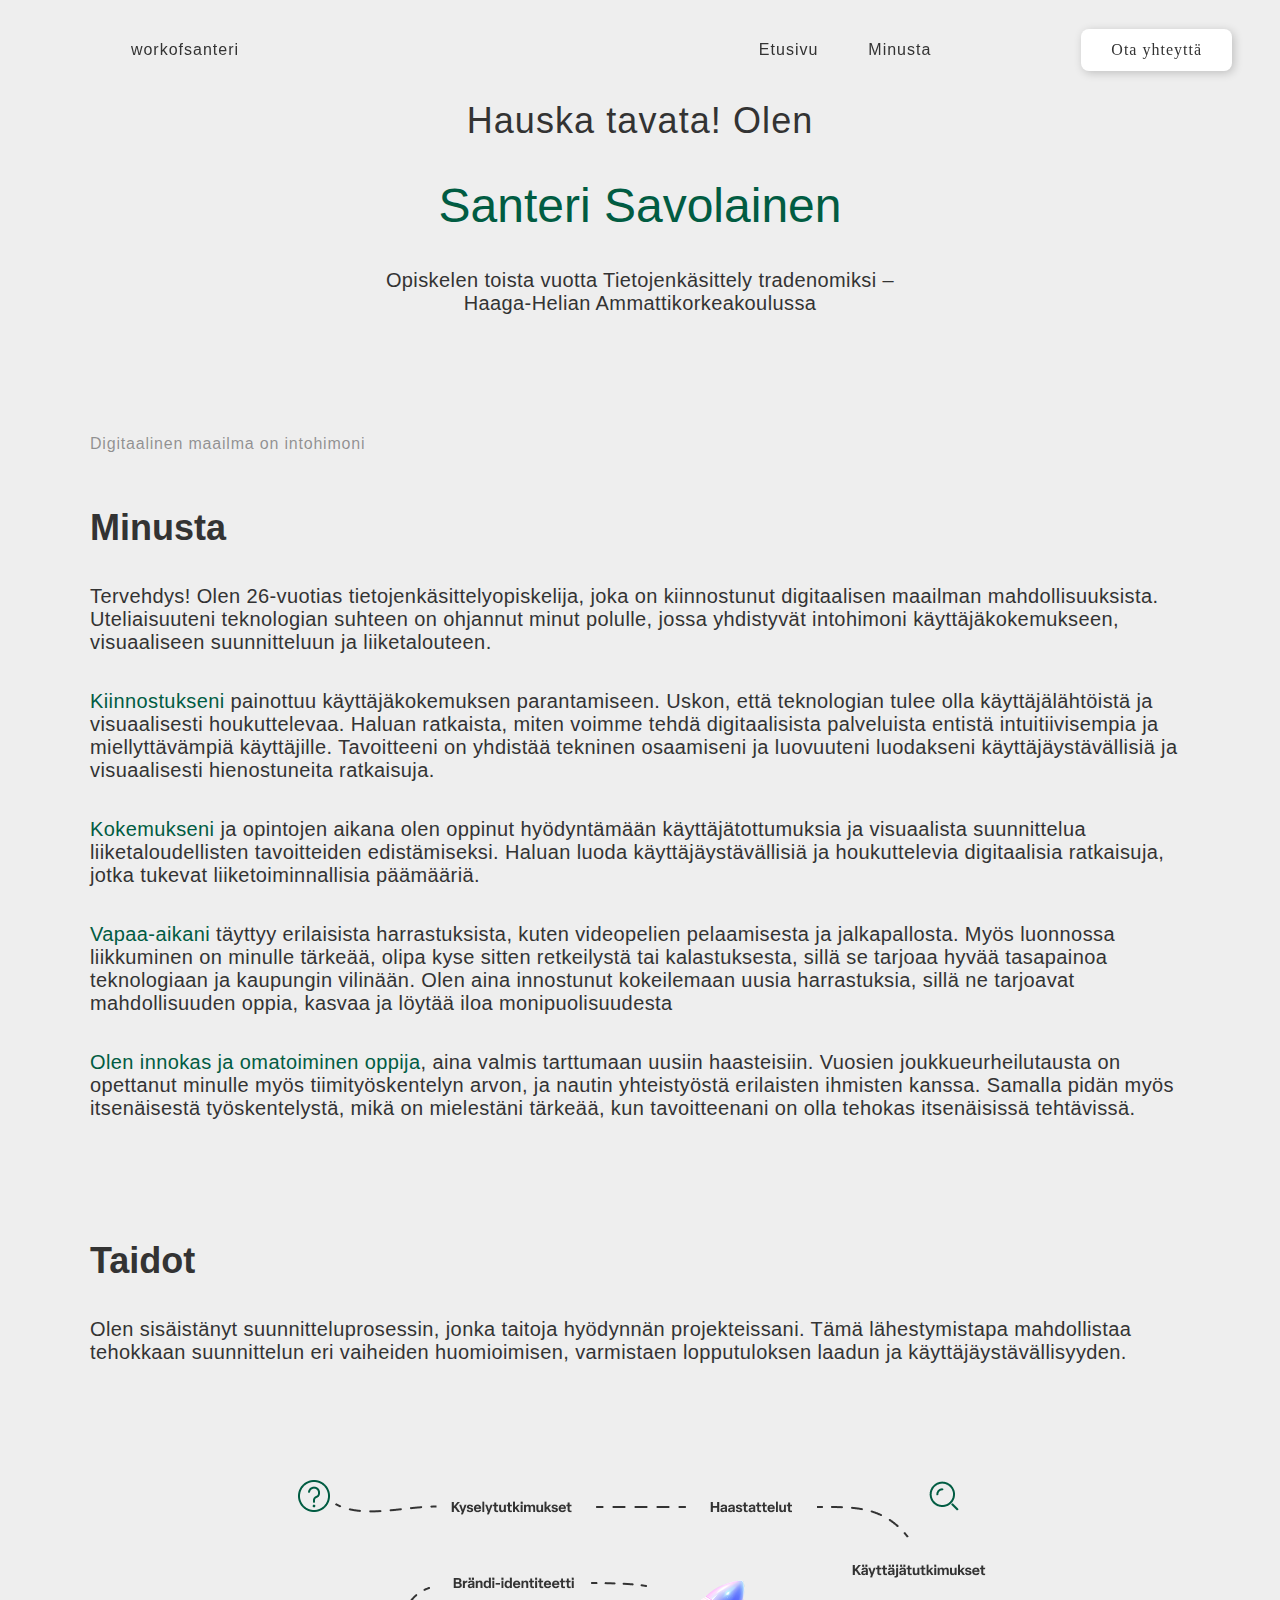
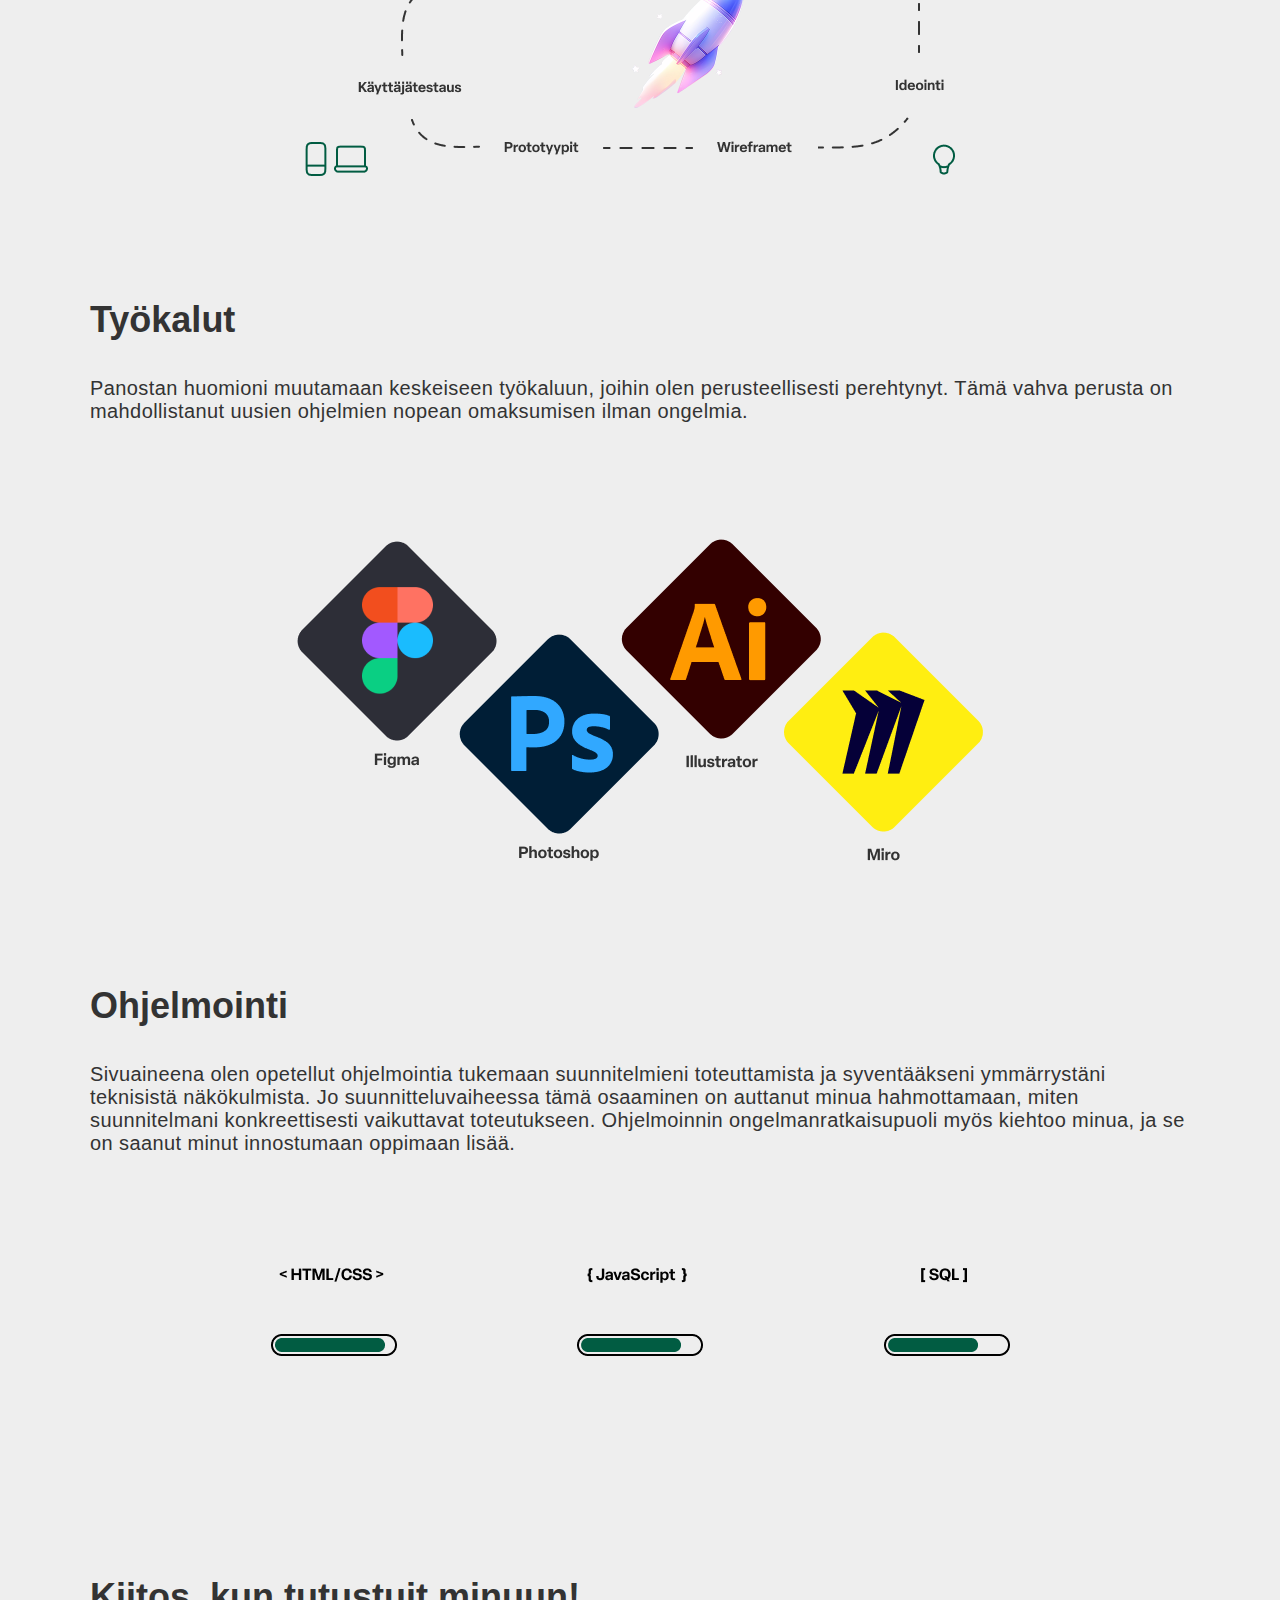
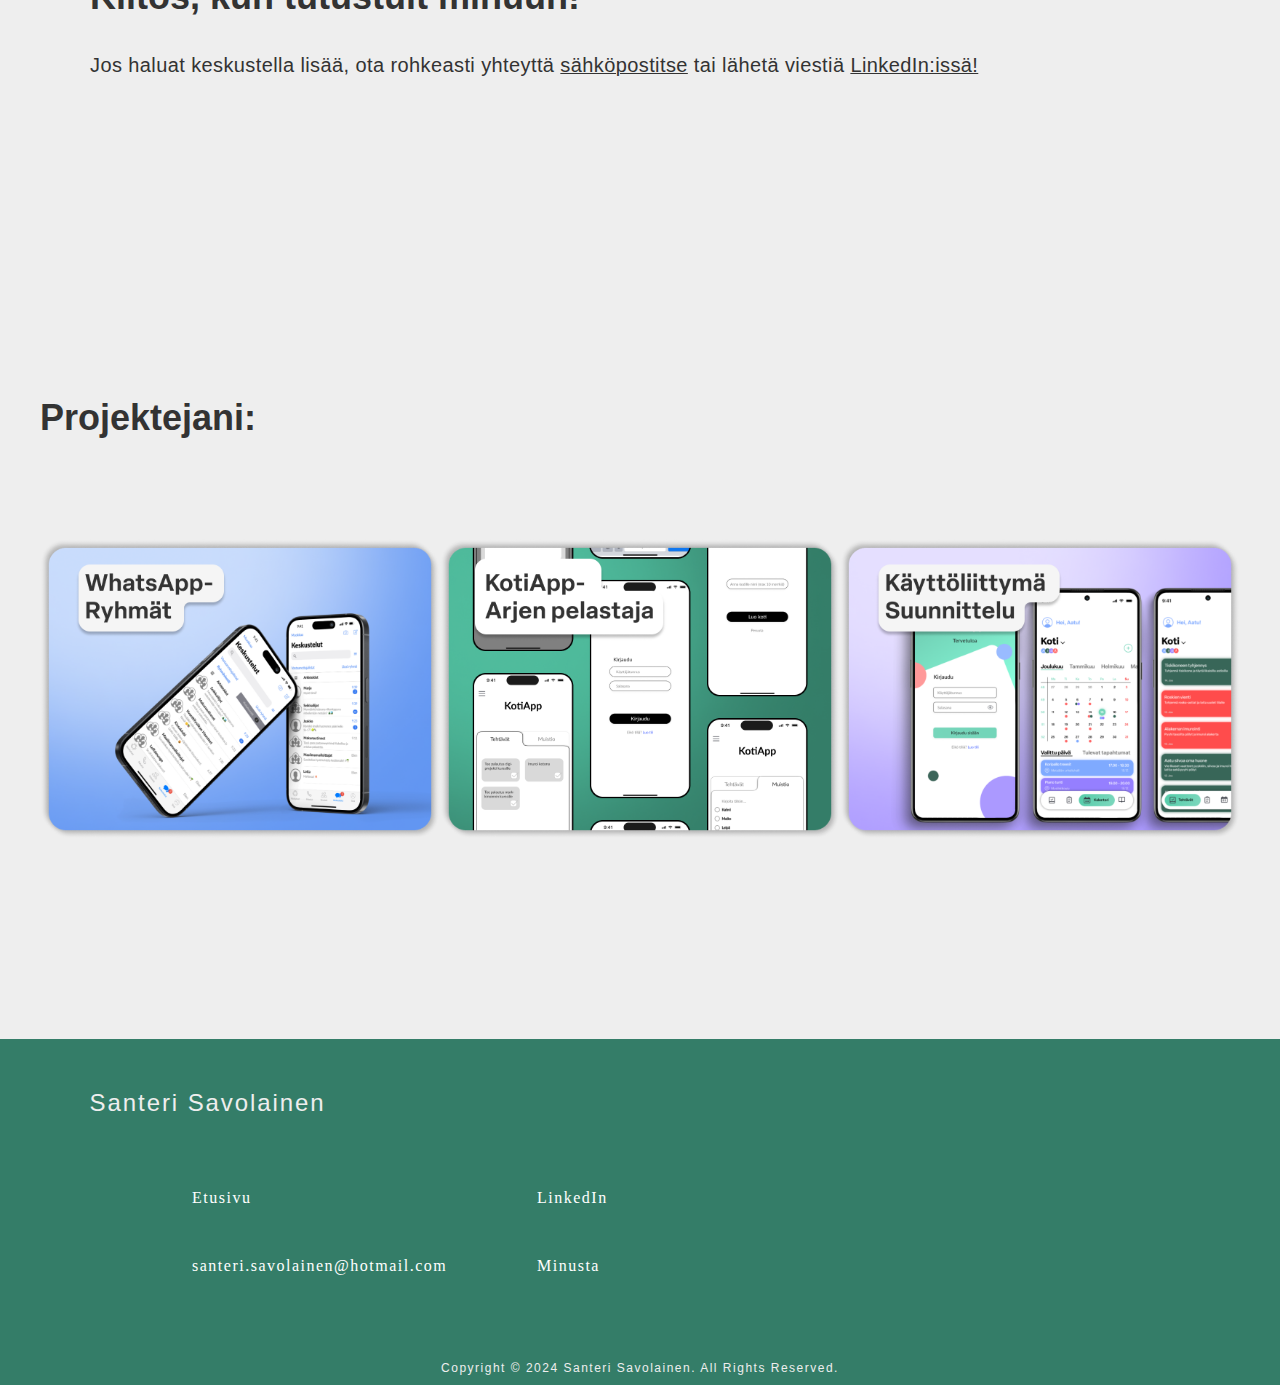
==== about.html @ e2dc97f2 "Portfolio 2.0" ====
<!DOCTYPE html>
<html lang="fi">

<head>
    <meta charset="UTF-8">
    <meta name="viewport" content="width=device-width, initial-scale=1.0">
    <title>Santeri Savolainen - Projekti </title>
    <meta name="description"
        content="Tutustu UI/UX-suunnitteluni portfoliocasestudyyn, joka esittelee osaamiseni käyttöliittymässä, käyttäjäkokemuksessa, vuorovaikutussuunnittelussa ja muissa suunnittelun osa-alueissa.">
    <meta name="keywords"
        content="UI/UX, Portfolio, /UX-suunnittelu, Tuotesuunnittelu,Käyttöliittymä, Käyttäjäkokemus, Vuorovaikutussuunnittelu, Informaatioarkkitehtuuri, Wireframing, Prototyypit, Käytettävyys, Käyttäjätutkimus, Design Thinking, Casestudy, Suunnitteluprosessi, Visuaalinen suunnittelu, Responsiivinen suunnittelu, Mobiilisuunnittelu, Verkkosuunnittelu, Käyttäjätestaus, Iteratiivinen suunnittelu, Tehtävänkulut, Käyttäjäpolut, Käytettävyystestaus, Suunnittelujärjestelmä, Brändäys, Sketsaus, Suunnittelutyökalut, Portfolioshowcase">
    <meta name="author" content="Santeri Savolainen">
    <link rel="stylesheet" href="style.css">
    <link rel="stylesheet" href="about-styles.css">
    <script src="scripts.js"></script>

    <link rel="icon" type="image/png" href="assets/S.png">
    

</head>

<body>
    <nav class="navbar">
        <a href="./" class="logo">workofsanteri</a>
        <div class="menu">
            <ul class="nav-links">
                <li><a href="./">Etusivu</a></li>
                <li><a href="./about">Minusta</a></li>

                <li><a class="hidden" href="#" onclick="openEmail()">Sähköposti</a></li>
                <li><a class="hidden" href="https://www.linkedin.com/in/santerisavolainen" target="_blank">LinkedIn</a></li>
                <div class="dropdown-container">
                    <button class="button">Ota yhteyttä</button>
                    <div class="dropdown-content" id="myDropdown">
                        <a href="#" onclick="openEmail() ; return false;">
                            <img src="assets/Copy_2x.png" class="icon" alt="" width="14px">
                            <span>Sähköposti</span>
                        </a>
                        <a href="https://www.linkedin.com/in/santerisavolainen" target="_blank">
                            <img src="assets/link-tab.png" class="icon" width="12px" style="opacity: 80%;">
                            <span>LinkedIn</span>
                        </a>
                    </div>
                </div>
            </ul>
            <div class="burger" onclick="toggleMenu()">
                <div class="line1"></div>
                <div class="line2"></div>
                <div class="line3"></div>
            </div>
        </div>
    </nav>
    
<div class="landing-section">
    <div class="landing">
        <h5>Hauska tavata! Olen</h5>
        <h6>Santeri Savolainen</h6>
        <p>Opiskelen toista vuotta Tietojenkäsittely tradenomiksi
            – Haaga-Helian Ammattikorkeakoulussa</p>
    </div>
</div>

<div class="page">

<section>

    <div class="card">
        <h1>Digitaalinen maailma on intohimoni</h1> <br><br><br>
       
        <h2>Minusta</h2>
        <p>Tervehdys! Olen 26-vuotias tietojenkäsittelyopiskelija, joka on kiinnostunut digitaalisen maailman mahdollisuuksista. Uteliaisuuteni teknologian suhteen on ohjannut minut polulle, jossa yhdistyvät intohimoni käyttäjäkokemukseen, visuaaliseen suunnitteluun ja liiketalouteen.</p>
        

    </div>

    <div class="card">
        <p><b>Kiinnostukseni</b> painottuu käyttäjäkokemuksen parantamiseen. Uskon, että teknologian tulee olla käyttäjälähtöistä ja visuaalisesti houkuttelevaa. Haluan ratkaista, miten voimme tehdä digitaalisista palveluista entistä intuitiivisempia ja miellyttävämpiä käyttäjille. Tavoitteeni on yhdistää tekninen osaamiseni ja luovuuteni luodakseni käyttäjäystävällisiä ja visuaalisesti hienostuneita ratkaisuja.</p>
        </div>

        <div class="card">
            <p><b>Kokemukseni</b>  ja opintojen aikana olen oppinut hyödyntämään käyttäjätottumuksia ja visuaalista suunnittelua liiketaloudellisten tavoitteiden edistämiseksi. Haluan luoda käyttäjäystävällisiä ja houkuttelevia digitaalisia ratkaisuja, jotka tukevat liiketoiminnallisia päämääriä.</p>
            </div>

            <div class="card">
                <p><b>Vapaa-aikani</b> täyttyy erilaisista harrastuksista, kuten videopelien pelaamisesta ja jalkapallosta. Myös luonnossa liikkuminen on minulle tärkeää, olipa kyse sitten retkeilystä tai kalastuksesta, sillä se tarjoaa hyvää tasapainoa teknologiaan ja kaupungin vilinään. Olen aina innostunut kokeilemaan uusia harrastuksia, sillä ne tarjoavat mahdollisuuden oppia, kasvaa ja löytää iloa monipuolisuudesta</p>
                </div>

                <div class="card">
                    <p><b>Olen innokas ja omatoiminen oppija</b>, aina valmis tarttumaan uusiin haasteisiin. Vuosien joukkueurheilutausta on opettanut minulle myös tiimityöskentelyn arvon, ja nautin yhteistyöstä erilaisten ihmisten kanssa. Samalla pidän myös itsenäisestä työskentelystä, mikä on mielestäni tärkeää, kun tavoitteenani on olla tehokas itsenäisissä tehtävissä.</p>
                    </div>
</section>

<section>

    <div class="card">
       
        <h2>Taidot</h2>
        <p>Olen sisäistänyt suunnitteluprosessin, jonka taitoja hyödynnän projekteissani. Tämä lähestymistapa mahdollistaa tehokkaan suunnittelun eri vaiheiden huomioimisen, varmistaen lopputuloksen laadun ja käyttäjäystävällisyyden.</p>
        <div class="wrapper">
        <img  class="skills" src="images/skills.png" alt="" >
    </div>
    </div>
</section>

<section>

    <div class="card">
       
        <h2>Työkalut</h2>
        <p>Panostan huomioni muutamaan keskeiseen työkaluun, joihin olen perusteellisesti perehtynyt. Tämä vahva perusta on mahdollistanut uusien ohjelmien nopean omaksumisen ilman ongelmia.</p>
        <div class="wrapper">
            
        <img  class="skills" src="images/tools.png" alt="" >
    </div>
    </div>
</section>

<section>

    <div class="card">
        <h2>Ohjelmointi</h2>
        <p>Sivuaineena olen opetellut ohjelmointia tukemaan suunnitelmieni toteuttamista ja syventääkseni ymmärrystäni teknisistä näkökulmista. Jo suunnitteluvaiheessa tämä osaaminen on auttanut minua hahmottamaan, miten suunnitelmani konkreettisesti vaikuttavat toteutukseen. Ohjelmoinnin ongelmanratkaisupuoli myös kiehtoo minua, ja se on saanut minut innostumaan oppimaan lisää.</p>
        <div class="wrapper skills">
        <img class="programming" src="images/html-css.png" alt="">
        <img class="programming" src="images/js.png" alt="">
        <img class="programming" src="images/sql.png" alt="">
        </div>

    </div>


    <div class="lopetus">
        <h2>Kiitos, kun tutustuit minuun! </h2>
        <p>
            Jos haluat keskustella lisää, ota rohkeasti yhteyttä 
            <a href="#" onclick="openEmail(); return false;" style="display:inline; text-decoration: 0.5px underline;">sähköpostitse</a> tai lähetä viestiä 
            <a href="https://www.linkedin.com/in/santerisavolainen" target="_blank" style="display:inline; text-decoration: 0.5px underline;">LinkedIn:issä!</a>
        </p>
        
    </div>
</section>

<div class="container">
    <h2>Projektejani:</h2>
    <div class="wrapper4">
        <a href="./whatsapp-groups">
            <img src="images/wa-placeholder.png" alt="">
        </a>
        <a href="./homeapp">
            <img src="images/ka-placeholder.png" alt="">
        </a>

        <a href="./interaces">
            <img src="images/UI-placeholder.png" alt="">
        </a>

    </div>
</div>

</div>

<footer>
    <div class="footer">
        <div class="footer-logo">
            <h3>Santeri Savolainen</h3>
        </div>
        <div class="footer-wrapper">
            <div class="footer-links">
                <ul class="footer-nav-links">
                    <li><a href="./">Etusivu </a></li>
                    <li><a href="https://www.linkedin.com/in/santerisavolainen" target="_blank">
                        <span>LinkedIn</span>
                    </a>
                    </li>
                    <li><a href="#" onclick="openEmail() ; return false;">santeri.savolainen@hotmail.com</a></li>
                    <li><a href="./about">Minusta</a></li>
                    
                </ul>
            </div>
            <h4>Copyright © 2024 Santeri Savolainen. All Rights Reserved. </h4>
        </div>
    </div>

</footer>

</body>
---- style.css ----
@font-face {
    font-family: 'Elza'; /* Choose a name for your font */
    src: url('fonts/49089') format('ttf'), /* Font format and path to the file */
   
  }



body {
    padding: 0;
    margin: 0;
    background-color: #EEEEEE;
    cursor: default;
}



li {
    list-style: none;
  }

a {
    display: flex;
    align-items: center;
    text-decoration: none;
    color: #333;
    height: 25px;
    margin: 0;
}



/* Typography */
h1 {
    color: rgba(51, 51, 51, 0.50);
    font-family: 'Elza', sans-serif;
    font-size: 16px;
    font-style: normal;
    font-weight: 300;
    line-height: normal;
    letter-spacing: 0.8px;
    margin: 0;
    margin-bottom: 12px;
  }
  
  h2 {
    color: #333;
    margin: 0;
    font-family: 'Elza', sans-serif;
    font-size: 36px;
    font-style: normal;
    font-weight: 700;
    line-height: normal;
  }
  
  h3 {
    color: #EEEEEE;
    font-family: 'Elza', sans-serif;
    font-size: 24px;
    font-style: normal;
    font-weight: 500;
    line-height: normal;
    letter-spacing: 1.92px;
    margin: 0;
  }
  
  h4 {
    color: #EEEEEE;
    font-family: 'Elza', sans-serif;
    font-size: 12px;
    font-weight: 100;
    letter-spacing: 1.5px;
    text-align: center;
    margin: 10px;
  }

  p {
    color: #333;
    font-family: 'Elza', sans-serif;
    font-size: 20px;
    font-style: normal;
    font-weight: 300;
    line-height: normal;
    letter-spacing: 0.4px;
    margin: 0;
    margin-top: 36px;
    max-width: 800px;
  }



/* Navigation */


  .navbar {
    display: flex;
    justify-content: space-between;
    margin: 0;
    padding: 0 48px;
    height: 100px;
    align-items: center;
    backdrop-filter: blur(10px);
    font-family: 'Elza', sans-serif;
    font-weight: 300;
    color: #333;
    letter-spacing: 1px;
    position: sticky;
    top: 0;
    z-index: 1000;

  }

  .wrapper4 img {
    transition: transform 0.5s ease;
  }

  .wrapper4 img:hover {
    transform: scale(1.1);
    transition: transform 0.5s ease;
  }


  
  .links {
    display: flex; 
    justify-content: flex-end;
    width: 100%;
    padding-right: 7%;
    
  }


  .nav-links {
    display: flex;
    align-items: center;
    flex-wrap: wrap;
    gap:50px;
    justify-content: space-evenly;
  }

  
  .logo {
    margin-left: 7%;
    cursor: pointer;
    font-weight: 400;
  }
  
  .nav-links li {
    position: relative;
    color: #333;
    overflow: hidden;
  }
  
  .nav-links li::before {
    content: '';
    position: absolute;
    bottom: 0;
    right: 100%;
    width: 0;
    height: 1px;
    background-color: #3333337c;
    transition: right 0.5s ease, width 0.5s ease;
  }
  
  .nav-links a:hover {
    color: #333;
  }
  
  .nav-links li:hover::before {
    right: 0;
    width: 100%;
  }

  .hidden {
    display: none;
  }


  /* Hamburguer Menu */

  .burger {
    display: none;
    cursor: pointer;
    flex-direction: column;
    transition: transform 0.4s ease;
}

.line1, .line2, .line3 {
    width: 30px;
    height: 3px;
    background-color: #333;
    margin: 6px 0;
    transition: 0.4s;
}


.line1, .line2, .line3 {
  width: 30px;
  height: 3px;
  background-color: #333;
  margin: 6px 0;
  transition: 0.4s;
}

/* Hamburger animation */
.burger.change .line1 {
  transform: rotate(-45deg) translate(-8px, 13px);
}

.burger.change .line2 {
  opacity: 0;
}

.burger.change .line3 {
  transform: rotate(45deg) translate(-8px, -13px);
}

/* Show and hide animation for the menu */
.menu {
  transition: transform 0.4s ease; /* Add transition property */
}

.menu.show {
  transform: translateX(0); /* Show menu by translating it into view */
}


  /* Button Styles */

.button {
  border: none;
  width: 100%;
  padding: 12px 30px;
  border-radius: 8px;
  transition: background-color 0.5s ease;
  font-family: 'Elza';
  font-size: 16px;
  font-weight: 300;
  color: #333;
  letter-spacing: 1px;
  background-color: #ffffff;
  box-shadow: 2px 2px 10px rgba(0, 0, 0, 0.2);
  
}



/* Dropdown Styles */

.icon {
    margin-right: 8px;
}

.dropdown-container {
  position: relative;
  padding: 10px 0px 10px 0px;
}

.dropdown-container:hover .dropdown-content {
  display: block;
}

.dropdown-content {
  width: 100%;
  display: none;
  position: absolute;
  background: #ffffff;
  box-shadow: 0px 8px 16px 0px rgba(0, 0, 0, 0.2);
  z-index: 5;
  border-radius: 8px;
  margin-top: 4px;
}

.dropdown-content a {
  padding: 12px 16px;
  display: block;
  text-decoration: none;
  color: #333;
  border-radius: 0;
}

.dropdown-content a:first-child:hover {
  border-radius: 8px 8px 0 0;
}

.dropdown-content a:last-child:hover {
  border-radius: 0 0 8px 8px;
}

.dropdown-content a:hover {
  background-color: #EEEEEE;
}



.button:hover {
  cursor: pointer;
  
}

a:hover {
  color: #000000;
  cursor: pointer;
}

 

/* Footer Styles */

footer {
    width: 100%;
  }
  
  .footer-logo {
    margin-left: 7%;
    padding-top: 50px;
  }
  
  .footer-wrapper {
    display: flex;
    flex-direction: column;
    gap: 60px;
  }
  
  .footer-links a {
    color: #FFF;
    font-family: 'Elza';
    font-size: 16px;
    font-style: normal;
    font-weight: 300;
    line-height: normal;
    letter-spacing: 1.5px;
  }
  
  .footer-nav-links {
    display: grid;
    grid-template-columns: repeat(2, 1fr);
    gap: 50px;
    max-width: 50%;
    margin-left: 15%;
    padding: 0%;
    margin-top: 72px;
  }

  @media only screen and (max-width: 1000px) {

    .navbar {
      padding: 0px 10px;
    }

    .nav-links a {
      color: #333;
    }

    h1 {
        font-size: 10px;
        letter-spacing: .5px;
    }

    h2 {
        font-size: 24px;
    }



    h4 {
        font-size: 10px;
        font-weight: 100;
        opacity: .7;
    }

    p {
        font-size: 14px;
    }

    .dropdown-container {
      padding: 0px;
    }
    
    


    .animation-element,
    .animation-element.visible {
      opacity: 1;
      transform: translateX(0);
      transition: none; /* Remove the transition effect on mobile */
    }



  .wrapper4 img {
    scale: .8;
  }

    @media only screen and (max-width: 860px) {
      .nav-links {
        display: none;
        flex-direction: column;
        text-align: center;
        width: 200px;
        position: absolute;
        top: 60px;
        right: 0;
        background-color: #ffffff;
        border-radius: 8px;
        padding: 0;
        gap: 10px;
    }
  
    .nav-links.show {
        display: flex;
    }
  
    .nav-links li {
        margin: 0;
        padding: 15px;
        border-bottom: 1px solid #fff;
    }
  
    .burger {
        display: flex;
    }
    .button {
        display: none;
    }
  
    .hidden {
        display: block;
    }
  
    .footer-nav-links {
        display: flex;
        flex-direction: column;
        gap: 20px;
        max-width: 100%;
        margin-left: 0;
        padding: 8%;
        margin-top: 0;
    }

    }
  }
---- about-styles.css ----
body {
  display: flex;
  flex-direction: column;
  justify-content: center;
}

a {
  height: auto;
}

.container {
  padding: opx 100px;
}
.page {
  display: flex;
  flex-direction: column;
  align-items: center;
}

footer {
  background: #347D68;
}

h5 {
    color: #333;
  text-align: center;
  font-family: 'Elza', sans-serif;
  font-size: 36px;
  font-style: normal;
  font-weight: 400;
  line-height: normal;
  letter-spacing: 1.08px;
  margin: 0;
  }
  
  h6{
    color: #015C42;
    text-align: center;
    font-family: 'Elza', sans-serif;
    font-size: 48px;
    font-style: normal;
    font-weight: 500;
    line-height: normal;
    margin: 0;
  }

  p {
    max-width: 1150px;
  }

  b {
    color: #015C42;
  }

  section {
    display: flex;
    flex-direction: column;
    align-items: flex-start;
    max-width: 1100px;
    padding: 20px;
    padding-bottom: 100px;
  }

  .landing {
    display: flex;
    flex-direction: column;
    align-items: center;
    text-align: center;
    gap:36px;
    margin-bottom: 100px;
  }
  
  .landing p, h1{
    max-width: 550px;
    margin:0px;
  }

  .card {

    max-width: 1150px
  }

  img {
    max-width: 90%;
  }

  .skills {
    padding-top: 10% ;
  }

  .wrapper {
    display: flex;
    justify-content: space-evenly;
    
  }

  .wrapper4 {
    display: flex;
    align-items: center;
    max-width: 1200px;
    padding: 100px 0px;
    justify-content: space-evenly;
    margin-bottom: 100px;
  }

  .wrapper4 img {
    max-width: 400px;
  }


  .lopetus {
    padding: 20% 0px;
  }

  @media screen and (max-width: 1000px) {

    section {
      margin-bottom: 20px;
    }
    
  
  .landing-section {
    display: flex;
    justify-content: center;
  }
  
    .landing {
      padding: 16px;
      margin-bottom: 50px;
      max-width: 80vw;
    }
    .landing p, h1{
      max-width: 350px;
    }
  
    h5 {
      font-size: 20px;
    }
  
    h6 {
      font-size: 28px;
    }

    .skills {
      flex-wrap: wrap;
      max-width: 90%;
      justify-content: space-between;
    }
    
    .programming {
      max-width: 30%;
    }

    .wrapper4 {
      flex-direction: column;
      width: 100%;
      padding: 0px;
      gap: 20px;
      margin: 0px;
    }

    a {
      
      max-width: 100%;
      justify-content: center;
    }
    
    .container {
      display: flex;
      flex-direction: column;
      max-width: 100%;
      align-items: center;
      padding: 50px 10px;
    }
  }
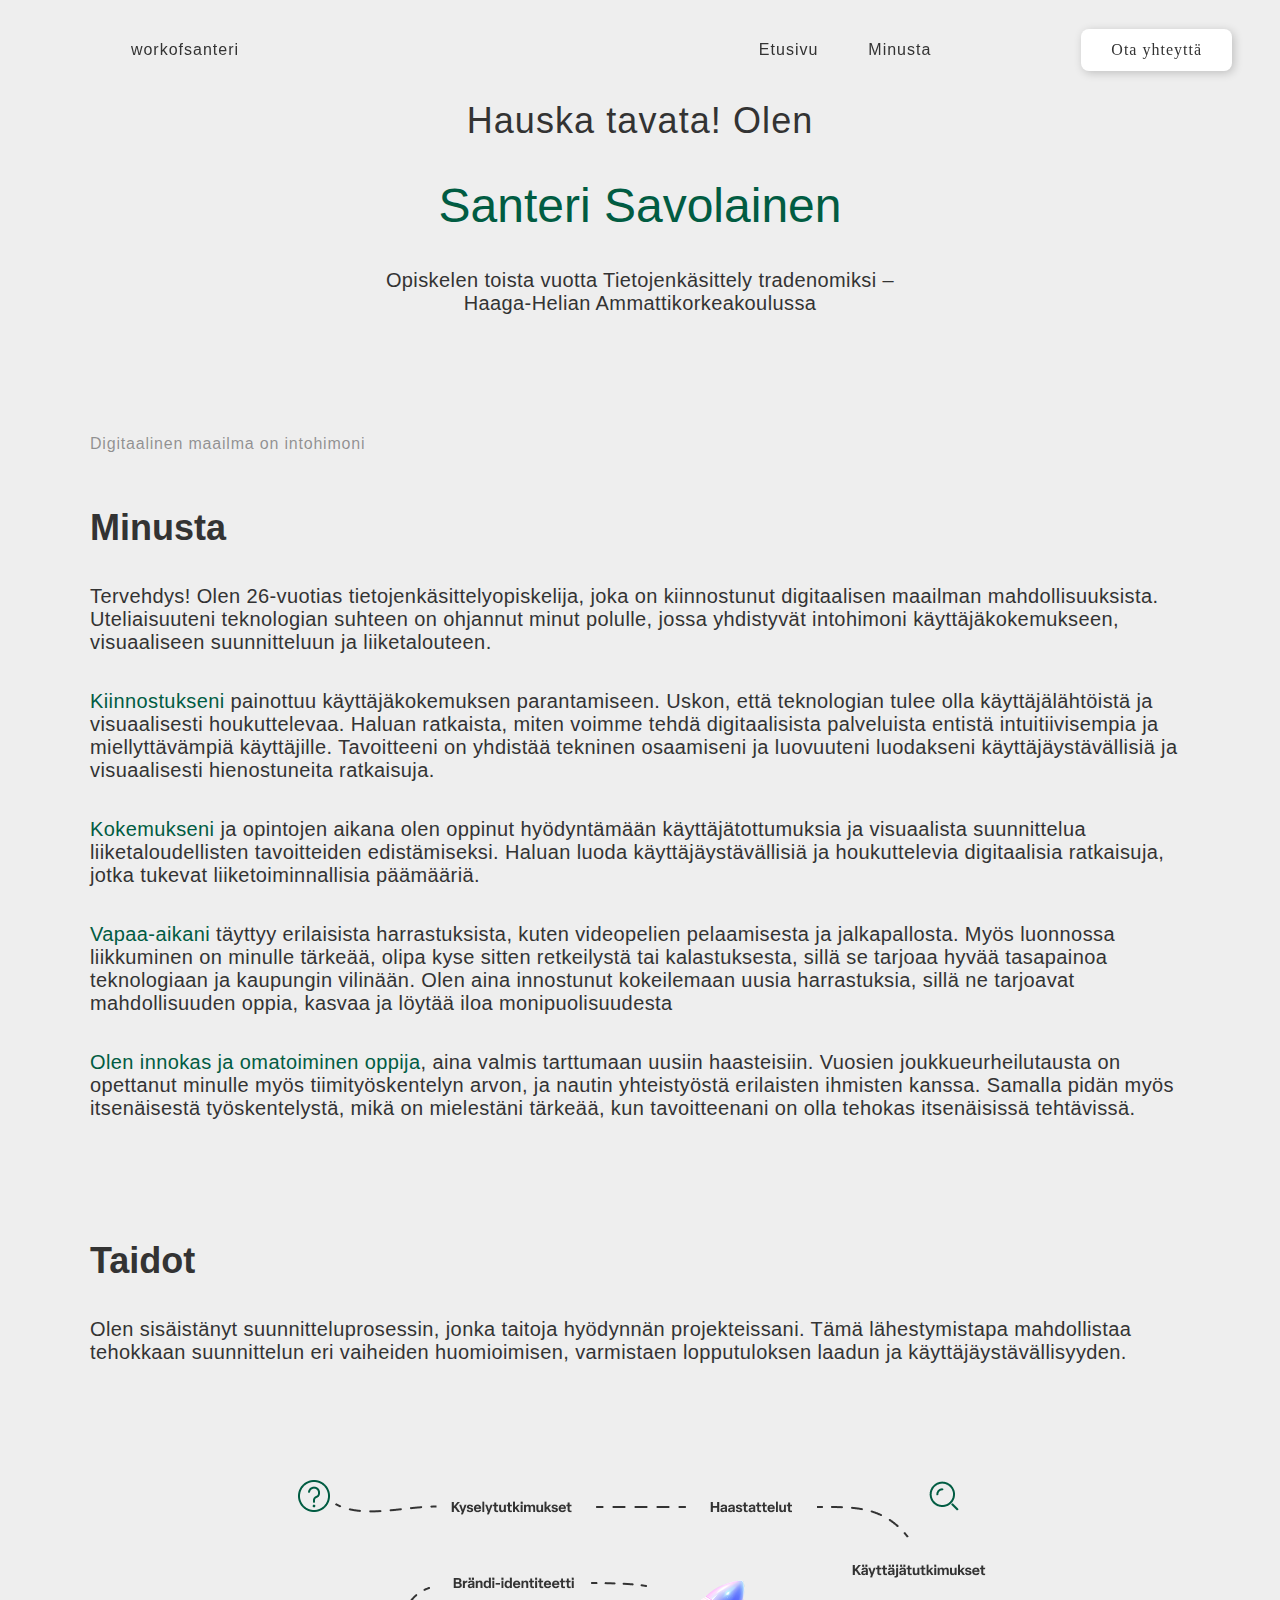
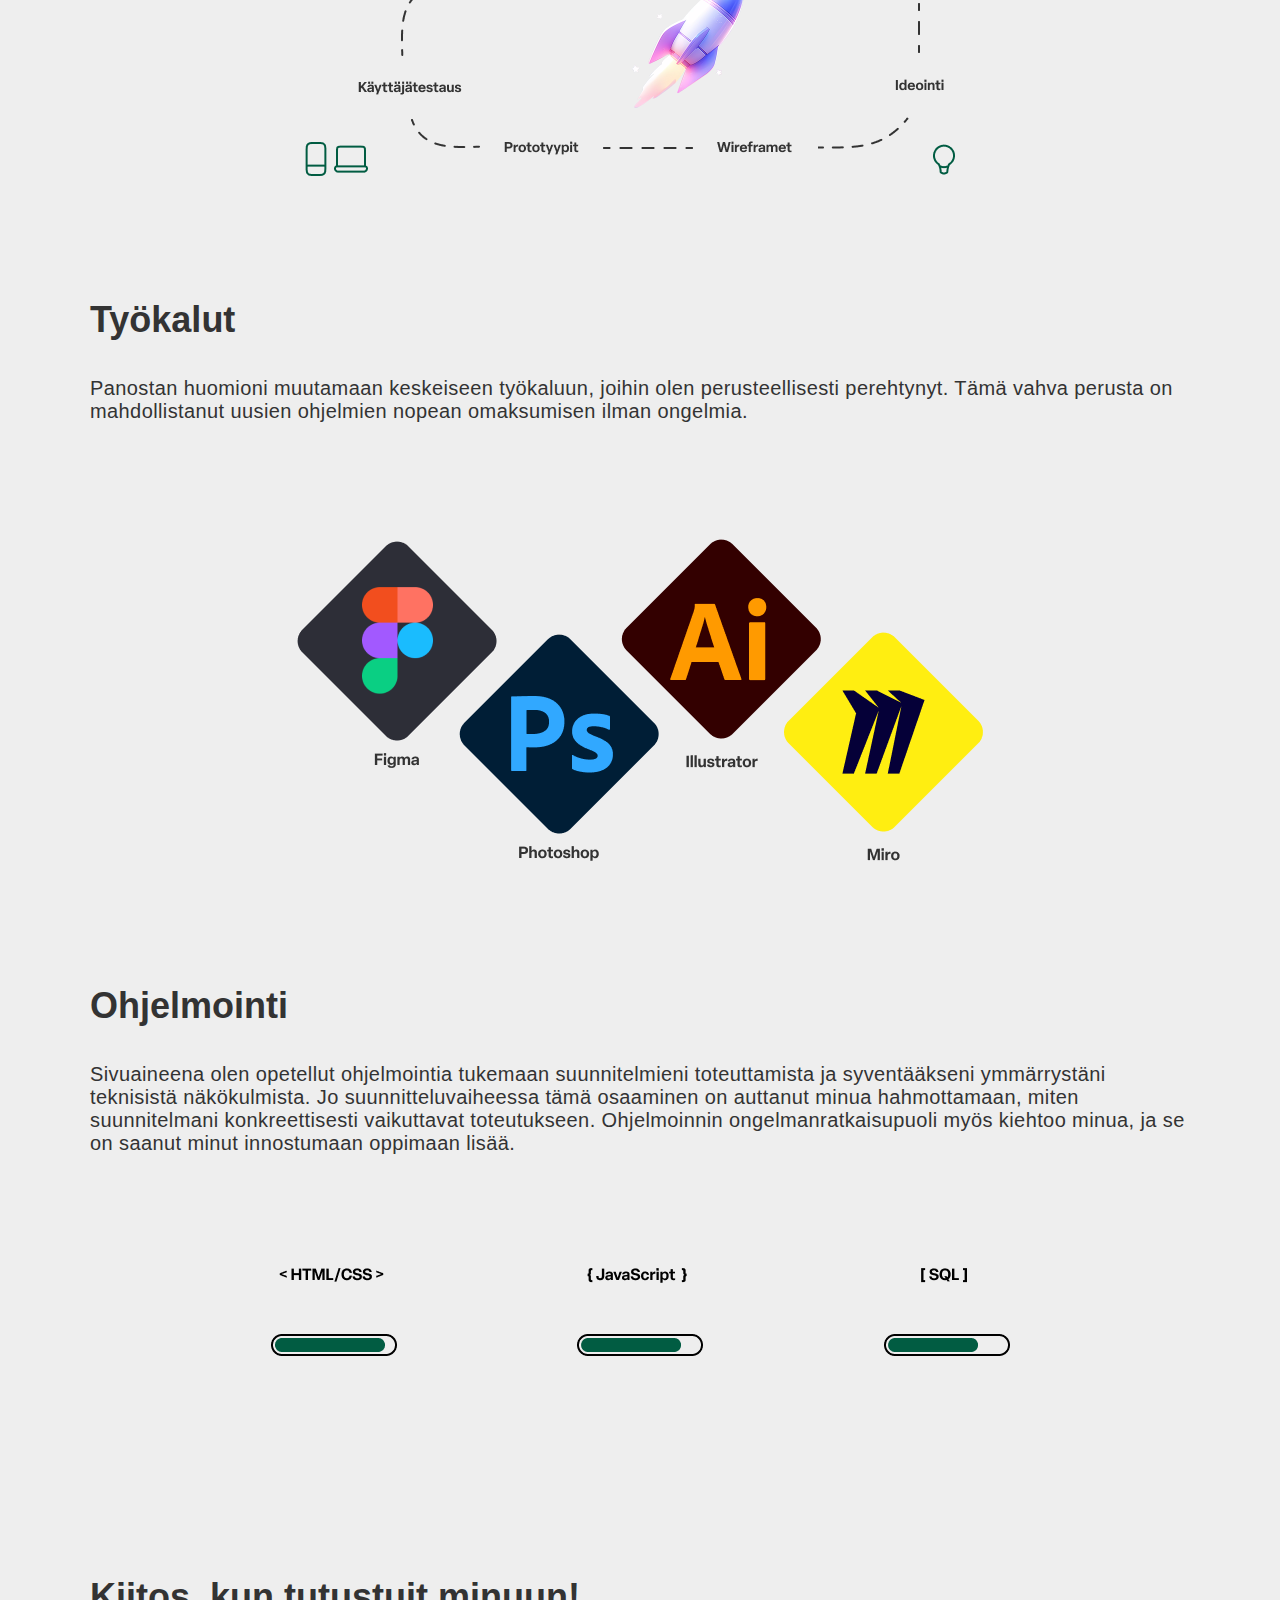
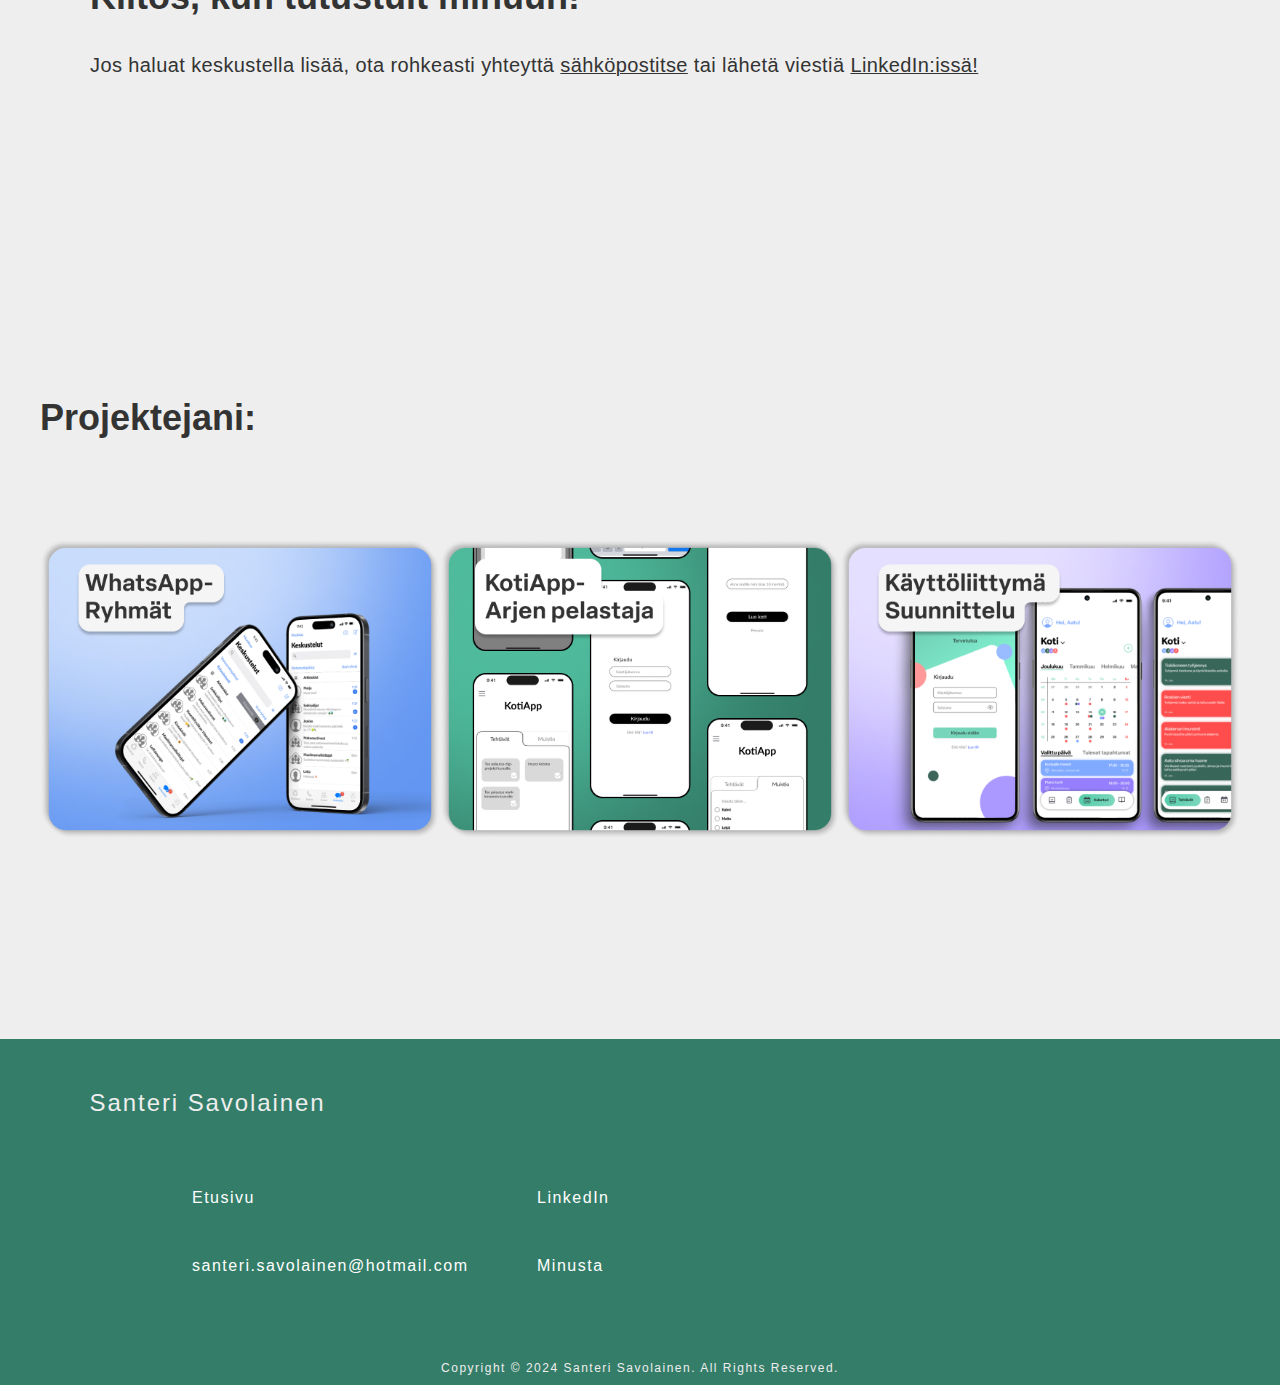
==== commit 8f5b9b8d: "Update about.html" ====
--- a/about.html
+++ b/about.html
@@ -4,7 +4,7 @@
 <head>
     <meta charset="UTF-8">
     <meta name="viewport" content="width=device-width, initial-scale=1.0">
-    <title>Santeri Savolainen - Projekti </title>
+    <title>Santeri Savolainen - Minusta </title>
     <meta name="description"
         content="Tutustu UI/UX-suunnitteluni portfoliocasestudyyn, joka esittelee osaamiseni käyttöliittymässä, käyttäjäkokemuksessa, vuorovaikutussuunnittelussa ja muissa suunnittelun osa-alueissa.">
     <meta name="keywords"
@@ -183,4 +183,4 @@
 
 </footer>
 
-</body>+</body>
--- a/style.css
+++ b/style.css
@@ -15,11 +15,14 @@
 
 
 
+
+
 li {
     list-style: none;
   }
 
 a {
+    font-family: 'Elza', sans-serif;
     display: flex;
     align-items: center;
     text-decoration: none;
@@ -324,7 +327,7 @@
   
   .footer-links a {
     color: #FFF;
-    font-family: 'Elza';
+    font-family: 'Elza', sans-serif;
     font-size: 16px;
     font-style: normal;
     font-weight: 300;
@@ -440,4 +443,4 @@
     }
 
     }
-  }+  }
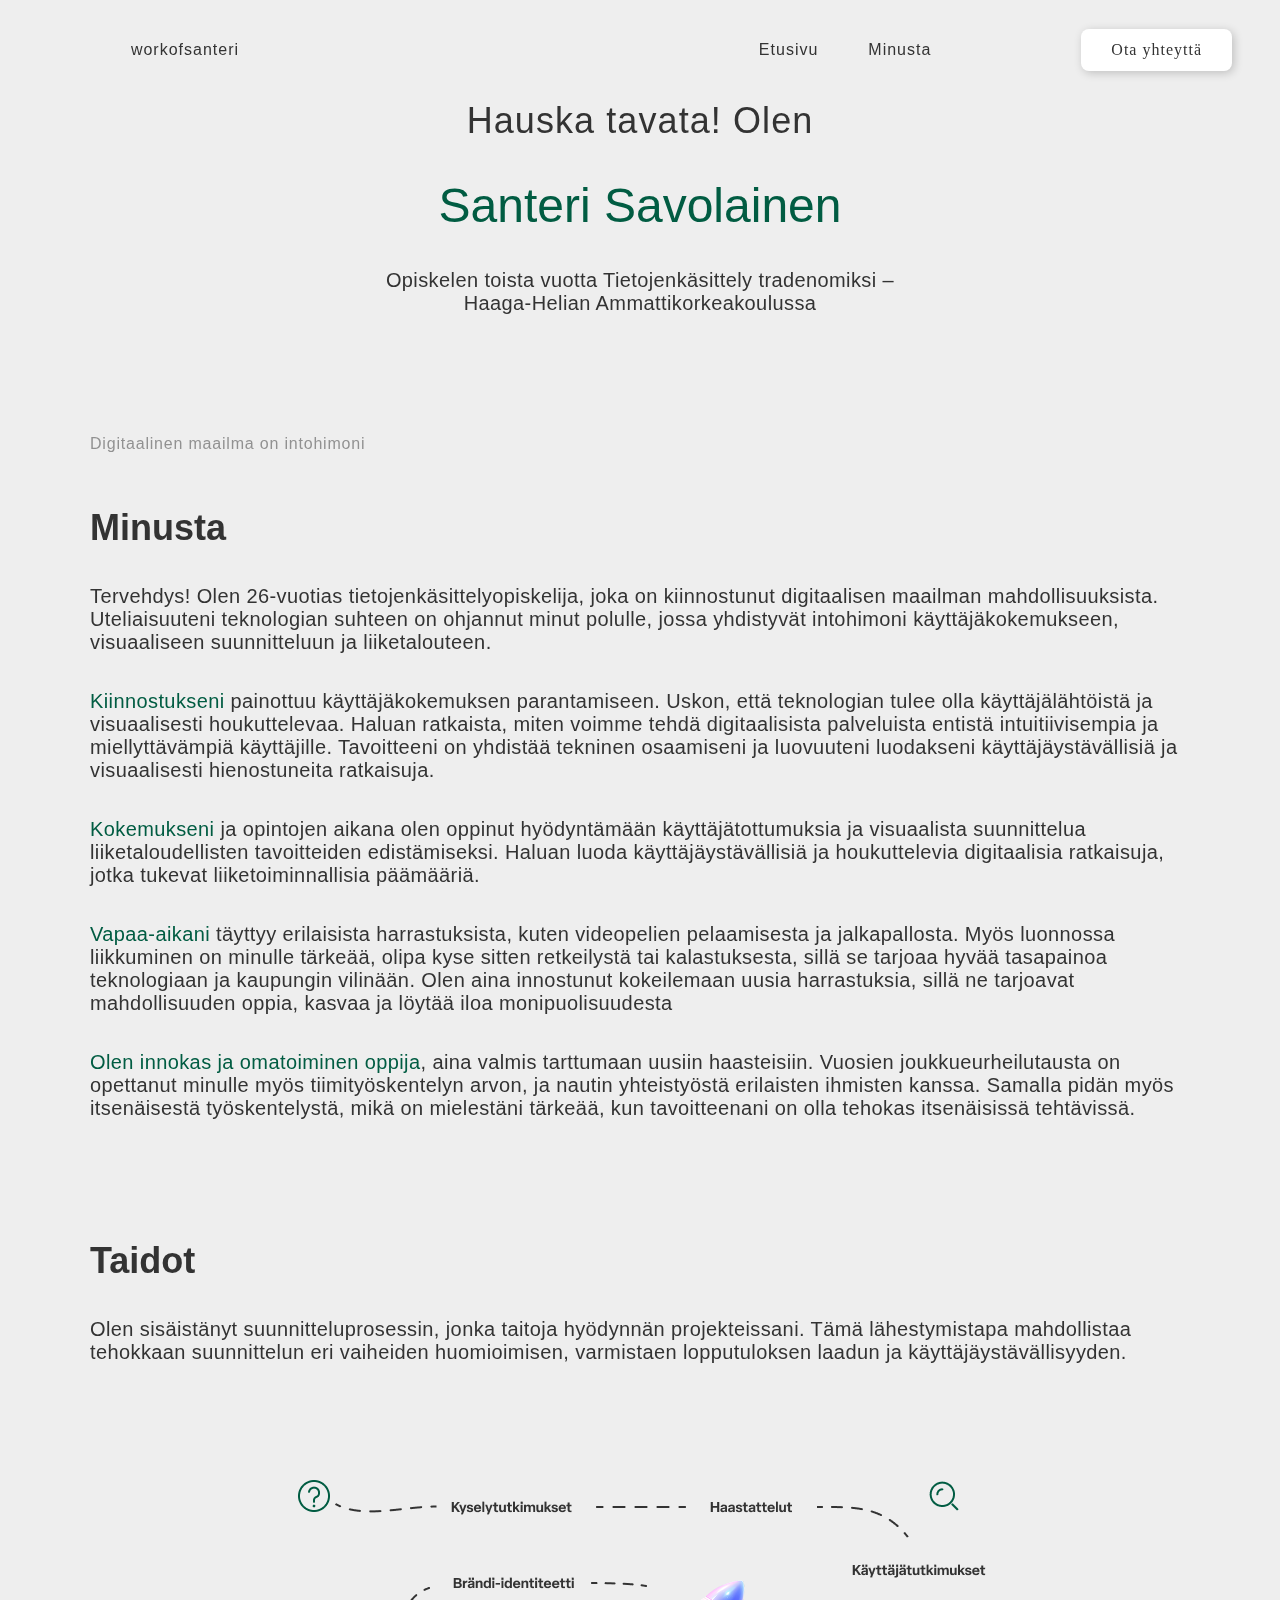
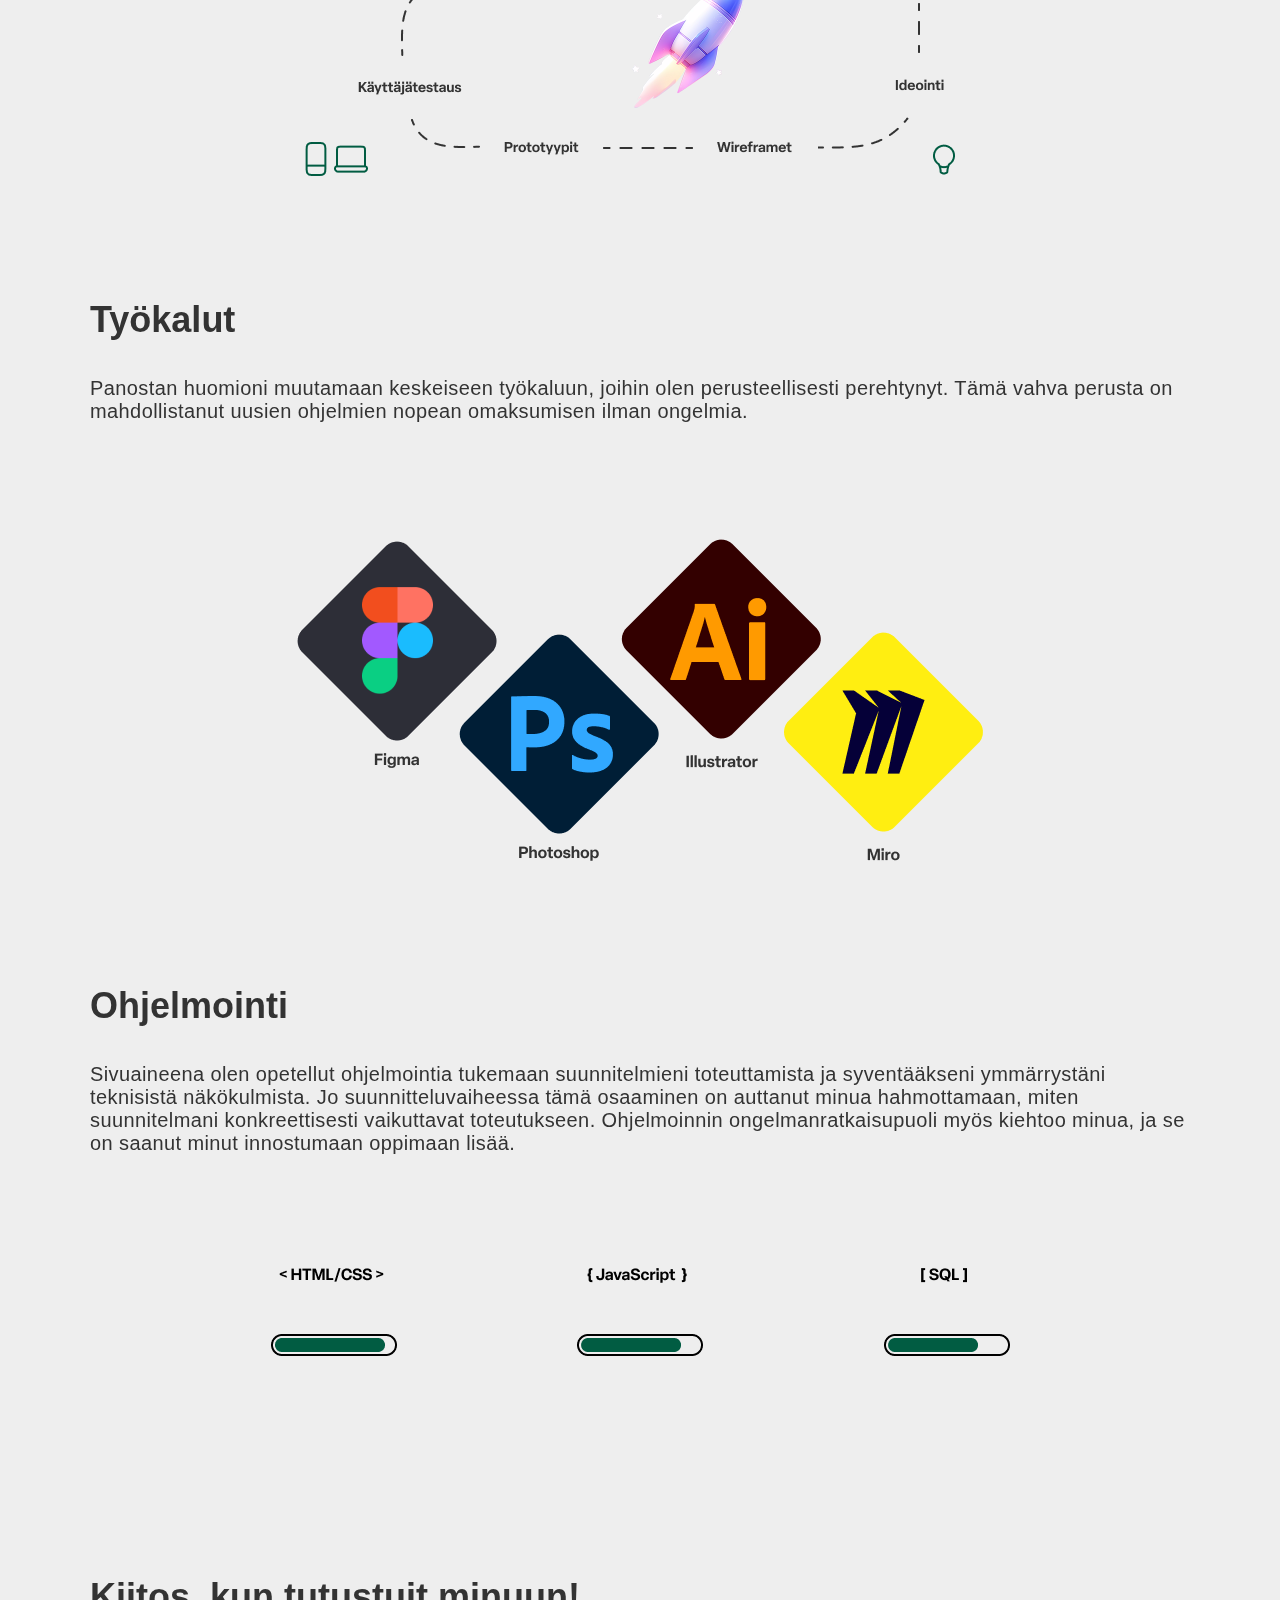
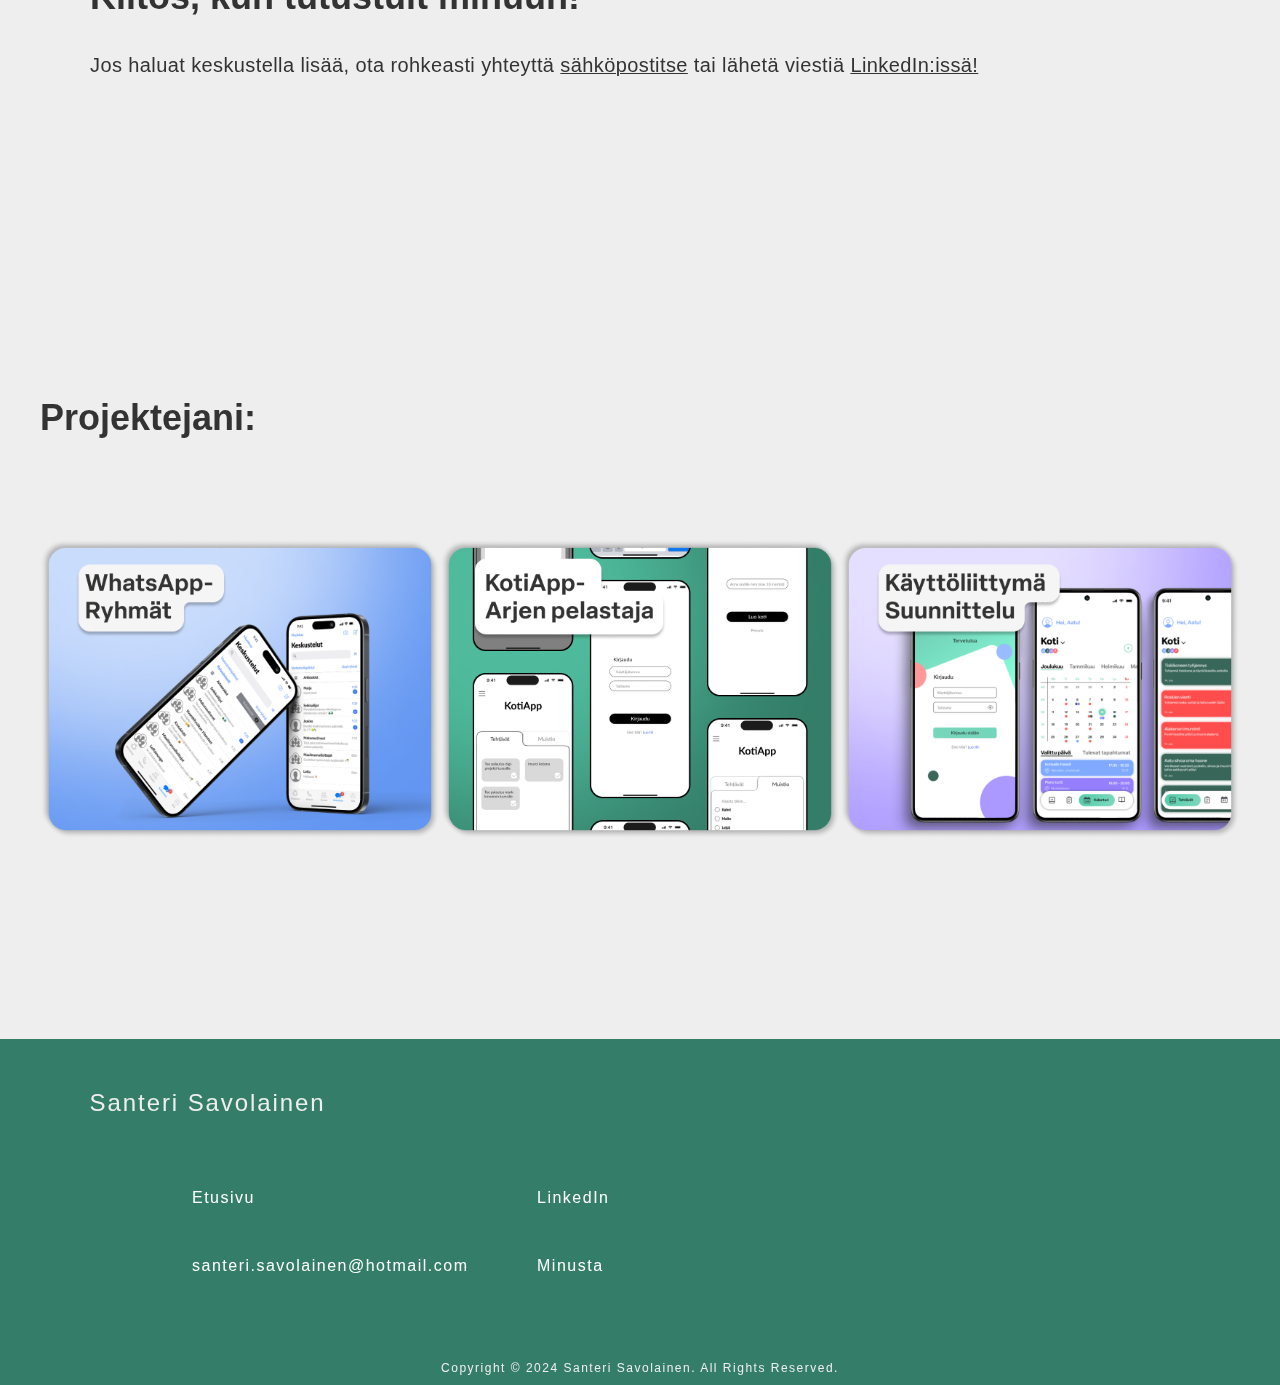
==== commit fdaf6344: "Update about.html" ====
--- a/about.html
+++ b/about.html
@@ -6,7 +6,7 @@
     <meta name="viewport" content="width=device-width, initial-scale=1.0">
     <title>Santeri Savolainen - Minusta </title>
     <meta name="description"
-        content="Tutustu UI/UX-suunnitteluni portfoliocasestudyyn, joka esittelee osaamiseni käyttöliittymässä, käyttäjäkokemuksessa, vuorovaikutussuunnittelussa ja muissa suunnittelun osa-alueissa.">
+        content="Tutustu UI/UX-suunnittelu portfoliooni, joka esittelee osaamiseni käyttöliittymässä, käyttäjäkokemuksessa, vuorovaikutussuunnittelussa ja muissa suunnittelun osa-alueissa.">
     <meta name="keywords"
         content="UI/UX, Portfolio, /UX-suunnittelu, Tuotesuunnittelu,Käyttöliittymä, Käyttäjäkokemus, Vuorovaikutussuunnittelu, Informaatioarkkitehtuuri, Wireframing, Prototyypit, Käytettävyys, Käyttäjätutkimus, Design Thinking, Casestudy, Suunnitteluprosessi, Visuaalinen suunnittelu, Responsiivinen suunnittelu, Mobiilisuunnittelu, Verkkosuunnittelu, Käyttäjätestaus, Iteratiivinen suunnittelu, Tehtävänkulut, Käyttäjäpolut, Käytettävyystestaus, Suunnittelujärjestelmä, Brändäys, Sketsaus, Suunnittelutyökalut, Portfolioshowcase">
     <meta name="author" content="Santeri Savolainen">
--- a/style.css
+++ b/style.css
@@ -102,7 +102,8 @@
     padding: 0 48px;
     height: 100px;
     align-items: center;
-    backdrop-filter: blur(10px);
+        backdrop-filter: blur(20px) brightness(100%);
+    -webkit-backdrop-filter: blur(20px) brightness(100%);
     font-family: 'Elza', sans-serif;
     font-weight: 300;
     color: #333;
@@ -343,6 +344,7 @@
     margin-left: 15%;
     padding: 0%;
     margin-top: 72px;
+    align-items: flex-start;
   }
 
   @media only screen and (max-width: 1000px) {
--- a/about-styles.css
+++ b/about-styles.css
@@ -128,6 +128,7 @@
       padding: 16px;
       margin-bottom: 50px;
       max-width: 80vw;
+      gap: 16px;
     }
     .landing p, h1{
       max-width: 350px;
@@ -170,6 +171,6 @@
       flex-direction: column;
       max-width: 100%;
       align-items: center;
-      padding: 50px 10px;
+      padding: 50px 0px;
     }
-  }+  }
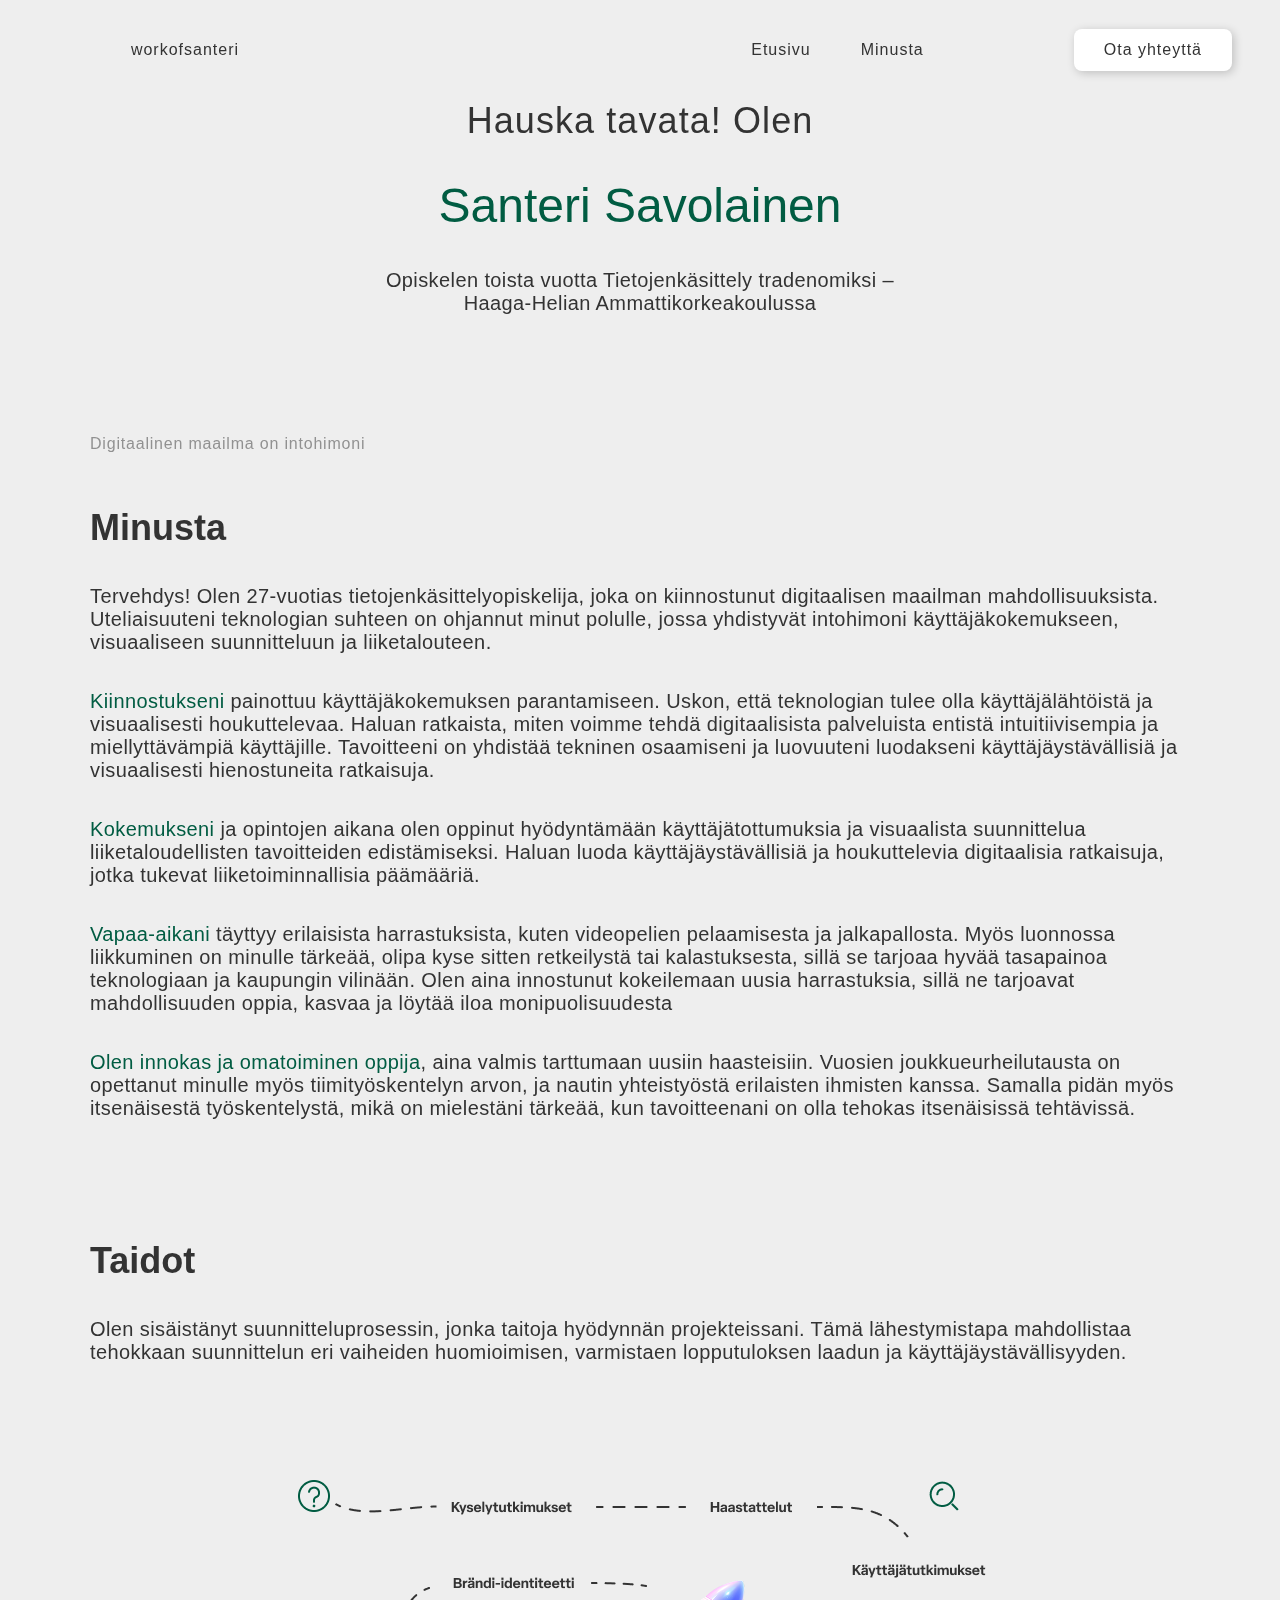
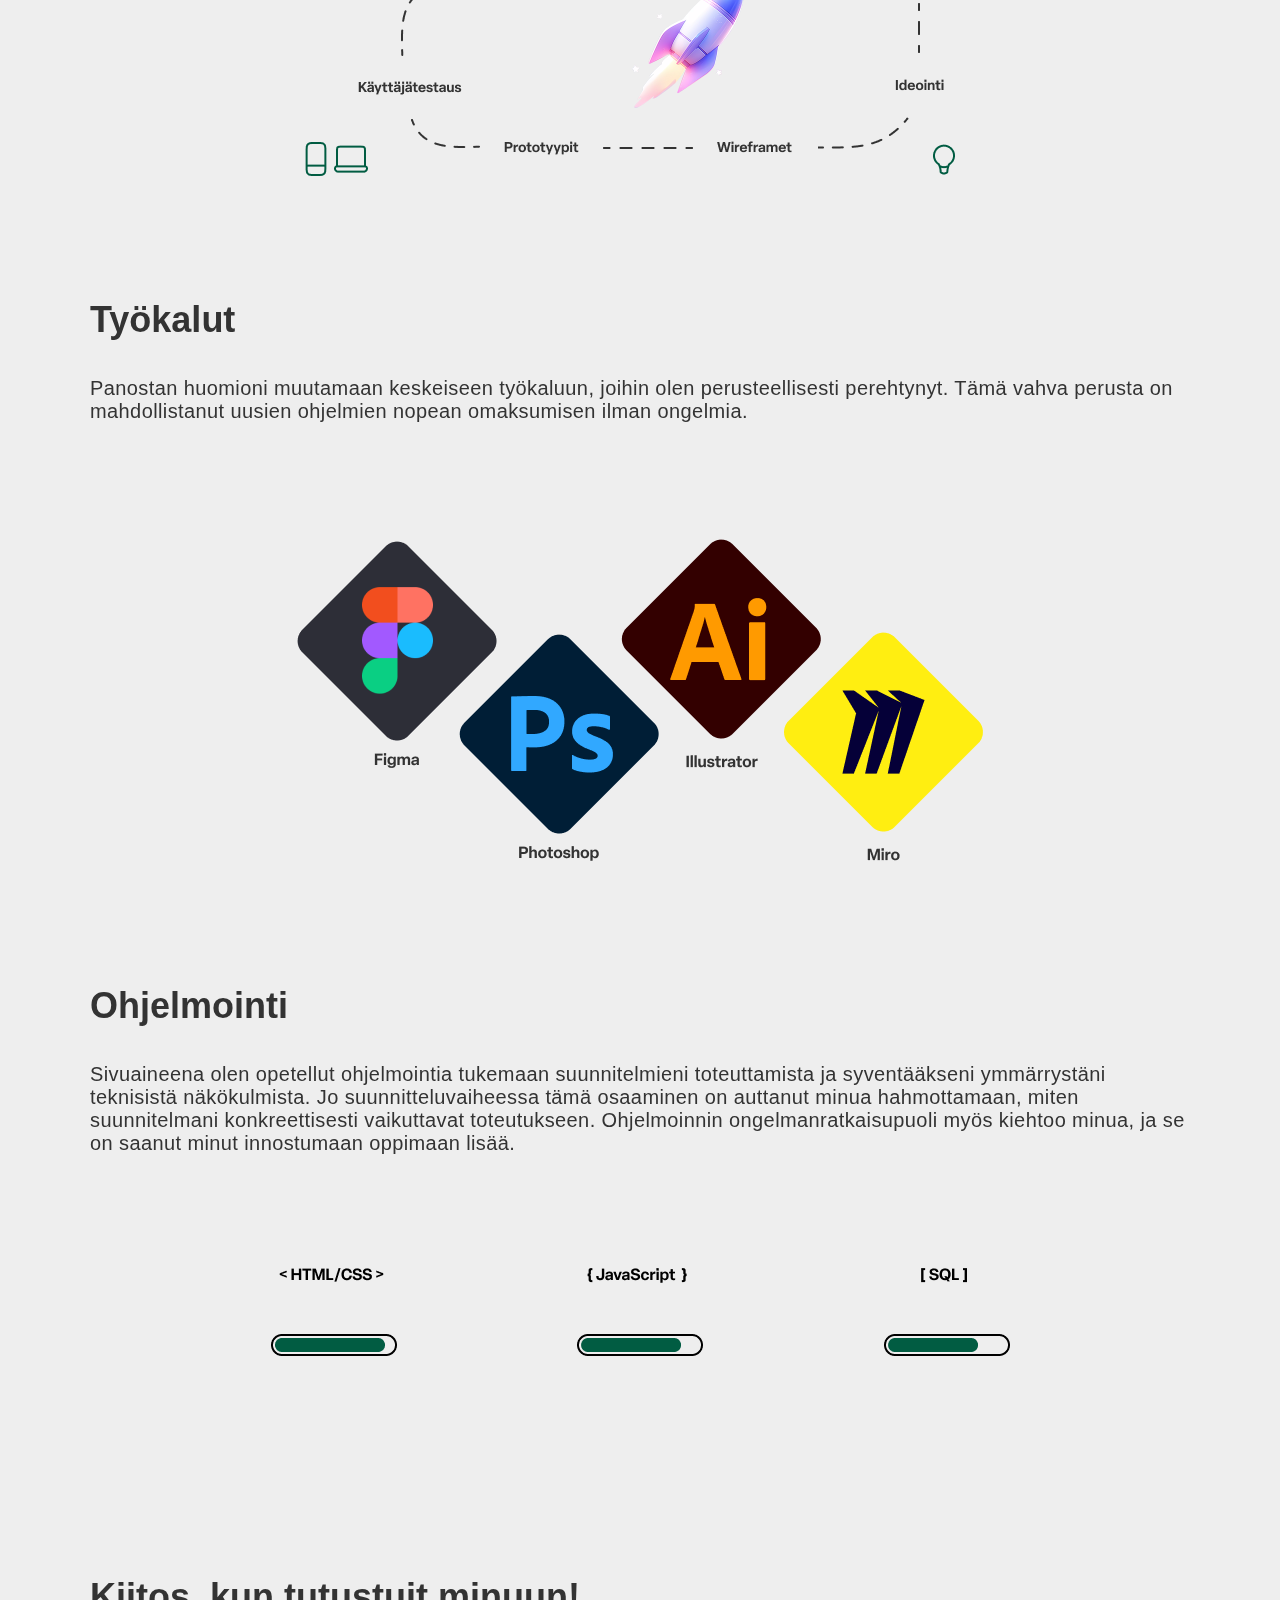
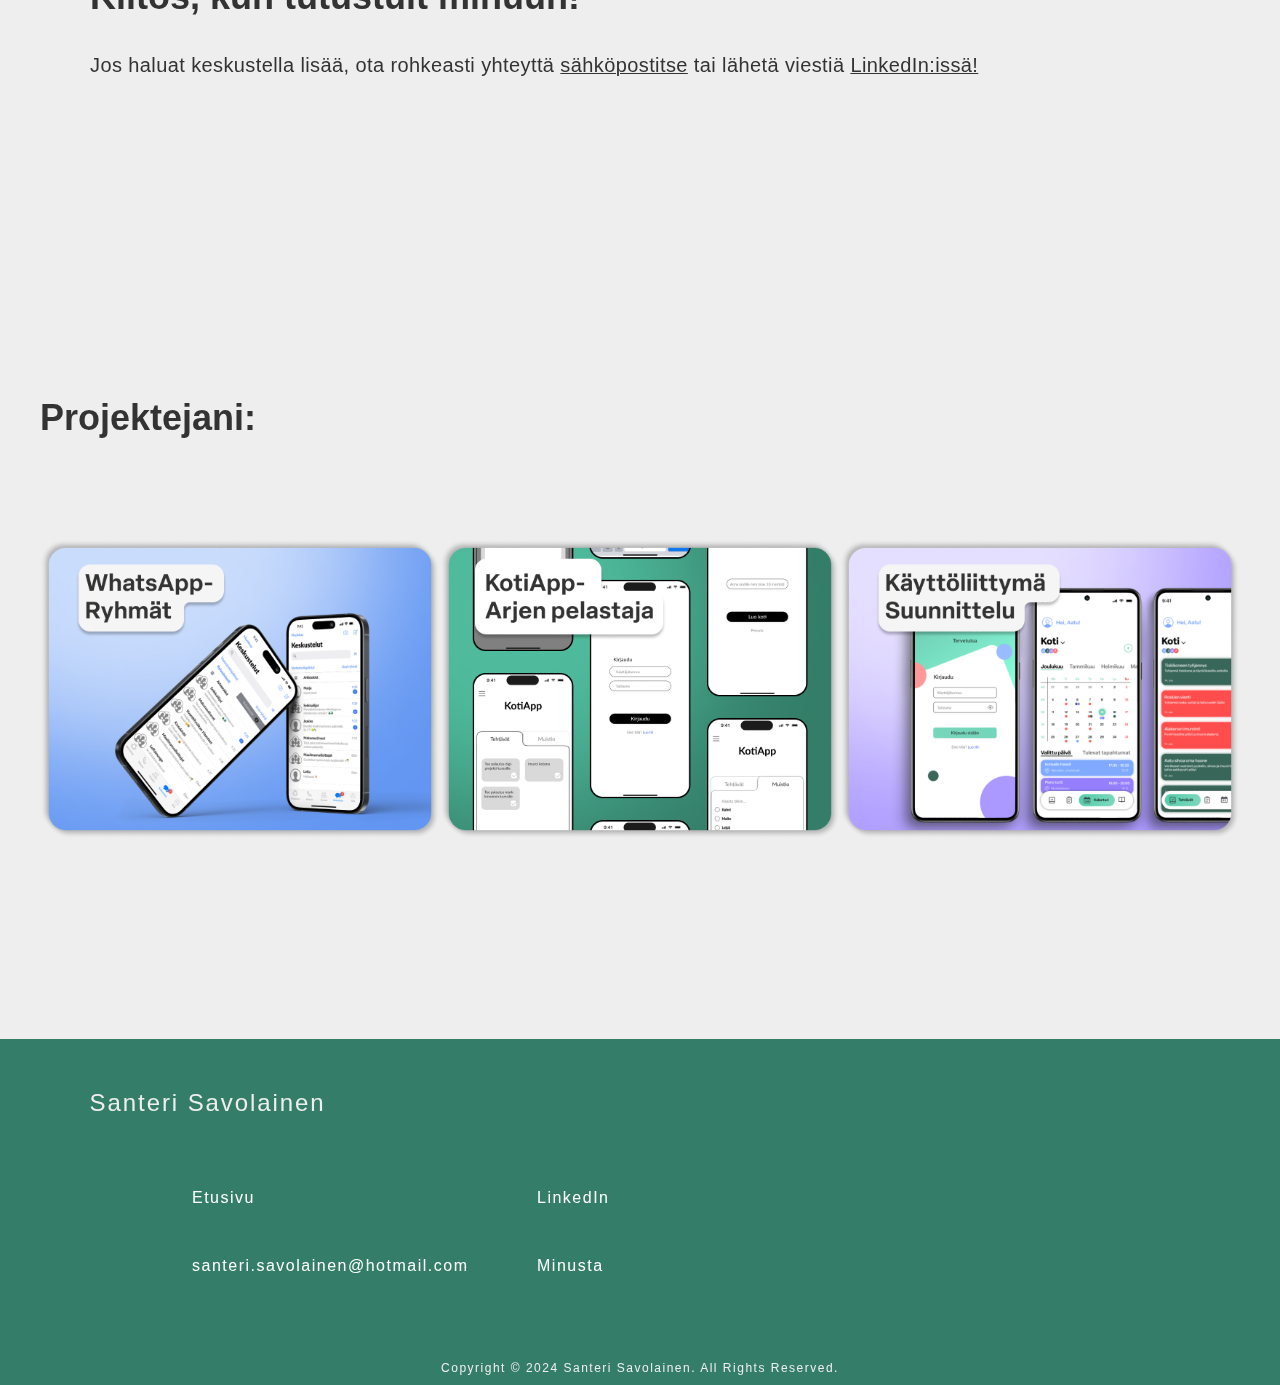
==== commit 02329a23: "Fix age in about.html" ====
--- a/about.html
+++ b/about.html
@@ -68,7 +68,7 @@
         <h1>Digitaalinen maailma on intohimoni</h1> <br><br><br>
        
         <h2>Minusta</h2>
-        <p>Tervehdys! Olen 26-vuotias tietojenkäsittelyopiskelija, joka on kiinnostunut digitaalisen maailman mahdollisuuksista. Uteliaisuuteni teknologian suhteen on ohjannut minut polulle, jossa yhdistyvät intohimoni käyttäjäkokemukseen, visuaaliseen suunnitteluun ja liiketalouteen.</p>
+        <p>Tervehdys! Olen 27-vuotias tietojenkäsittelyopiskelija, joka on kiinnostunut digitaalisen maailman mahdollisuuksista. Uteliaisuuteni teknologian suhteen on ohjannut minut polulle, jossa yhdistyvät intohimoni käyttäjäkokemukseen, visuaaliseen suunnitteluun ja liiketalouteen.</p>
         
 
     </div>
--- a/style.css
+++ b/style.css
@@ -113,6 +113,9 @@
     z-index: 1000;
 
   }
+.navbar a {
+    height:25px;
+}
 
   .wrapper4 img {
     transition: transform 0.5s ease;
@@ -237,7 +240,7 @@
   padding: 12px 30px;
   border-radius: 8px;
   transition: background-color 0.5s ease;
-  font-family: 'Elza';
+  font-family: 'Elza', sans-serif;
   font-size: 16px;
   font-weight: 300;
   color: #333;
